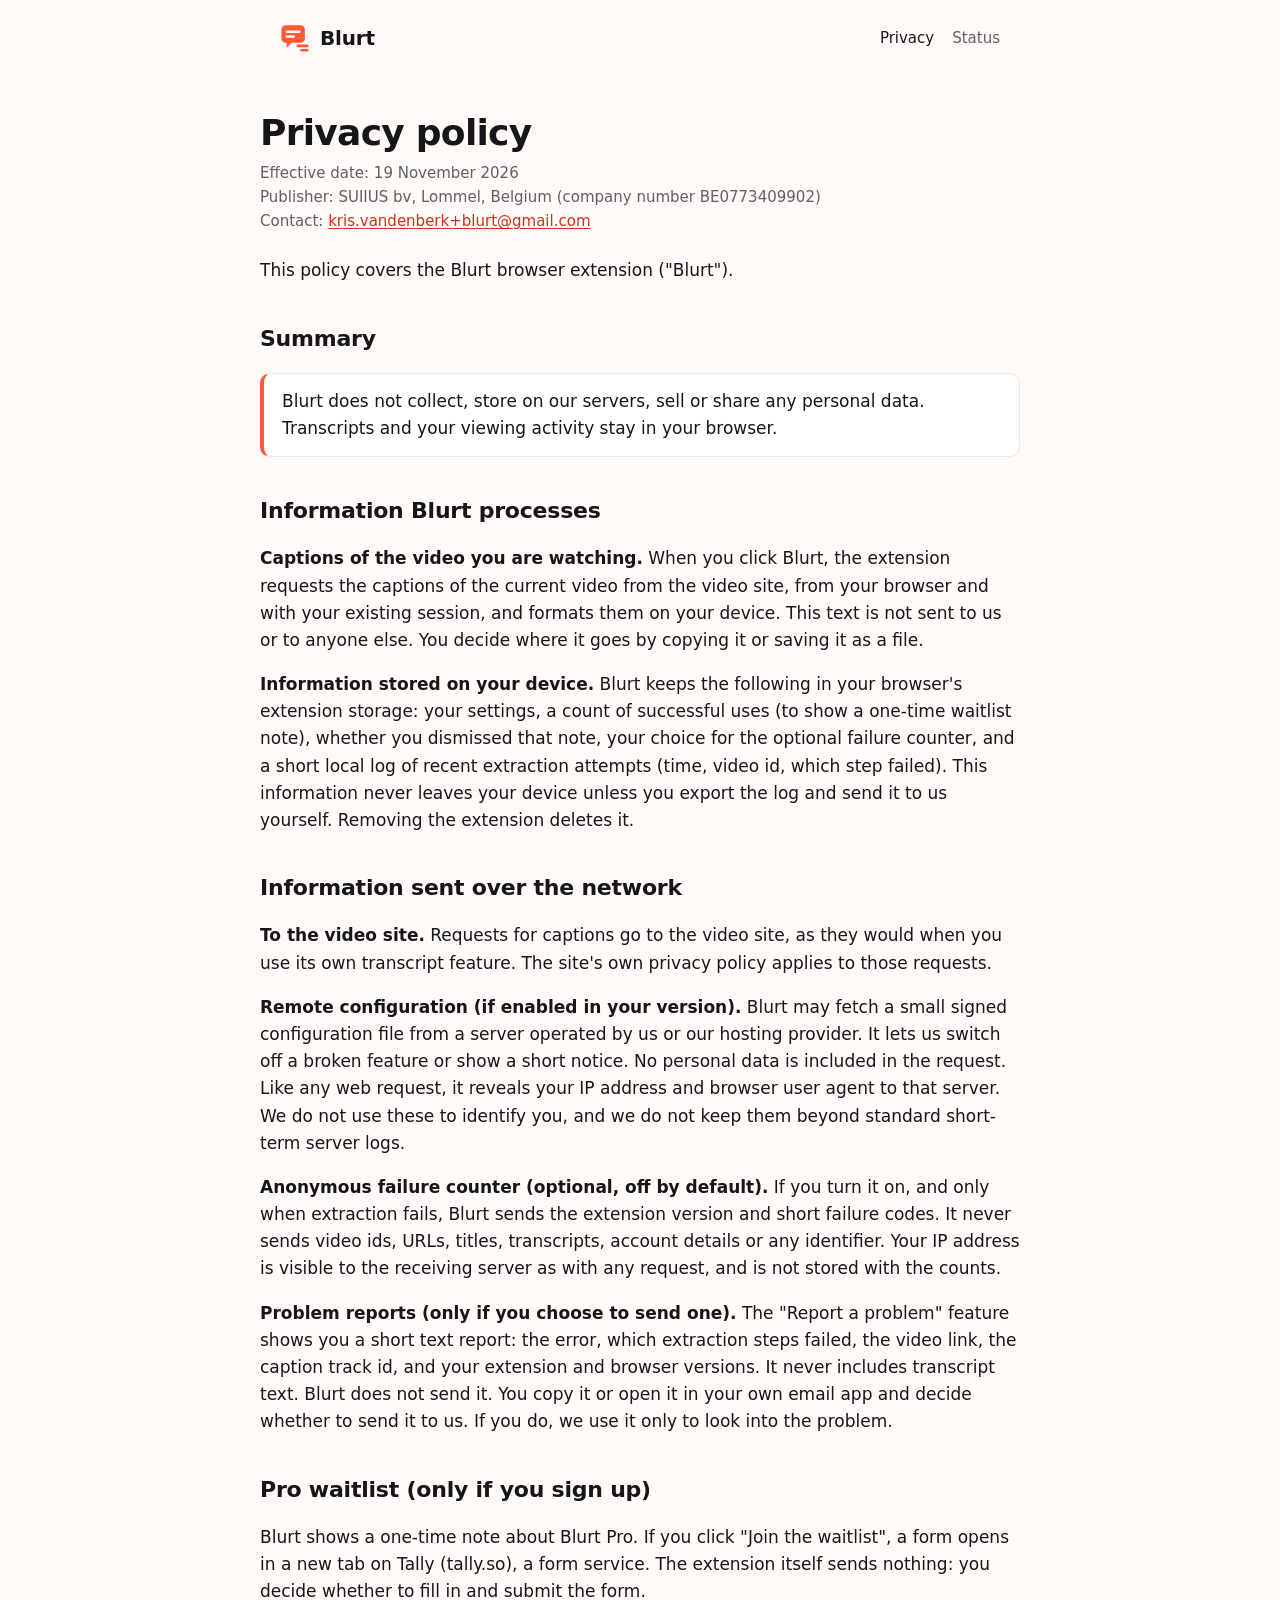
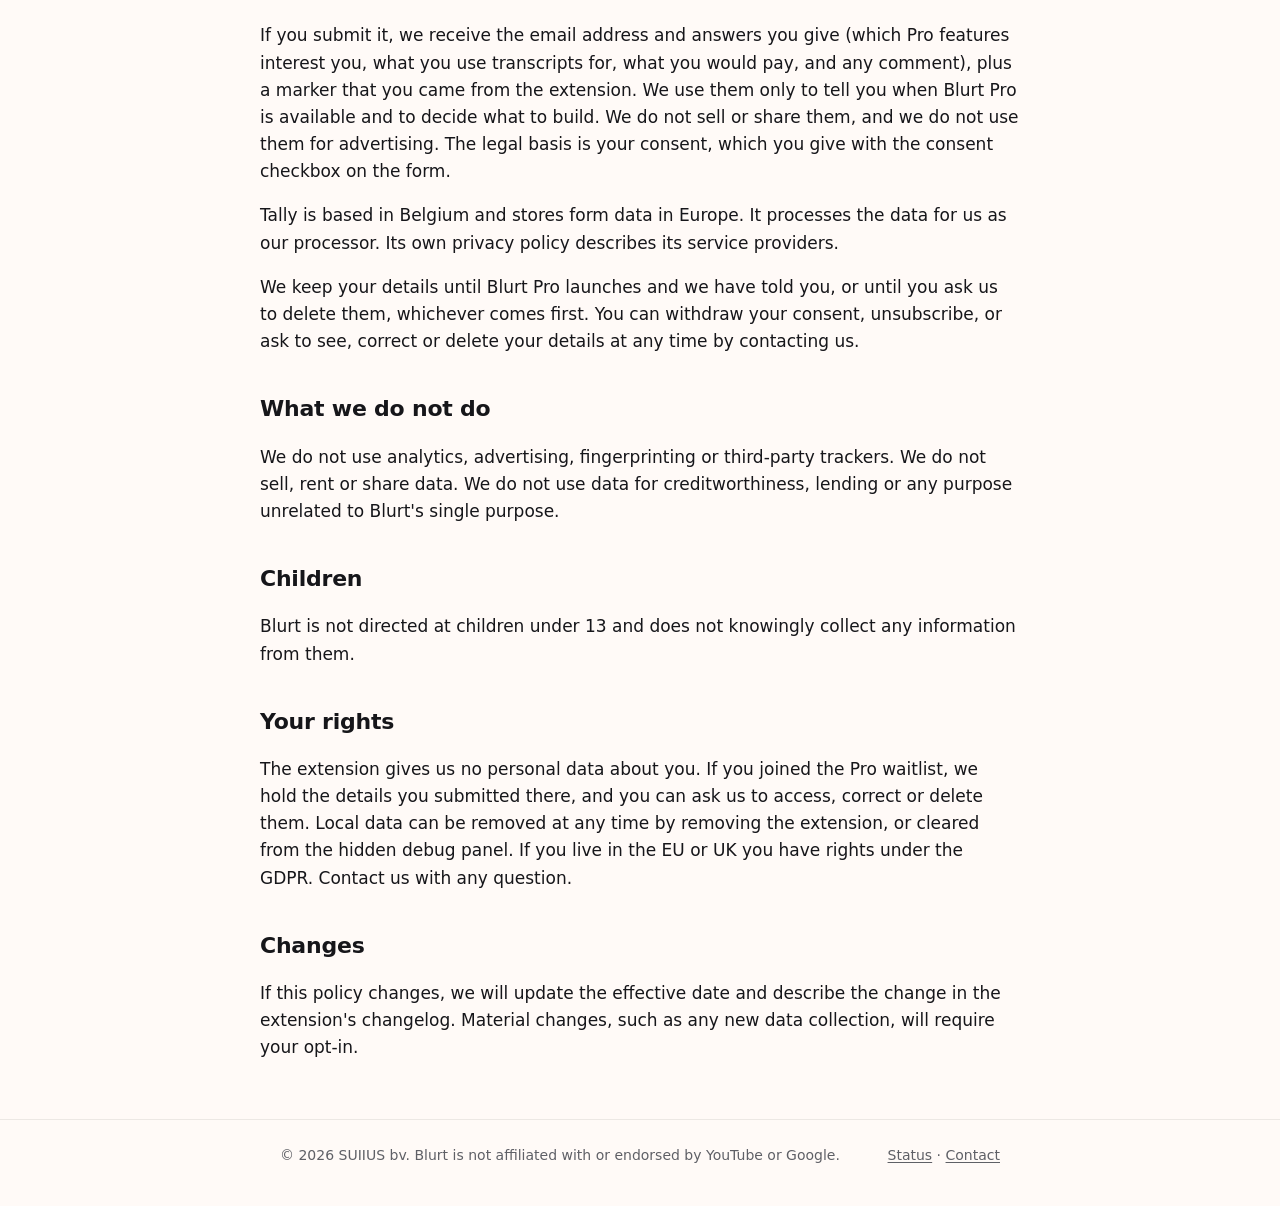
==== privacy/index.html @ e2a976f8 "Blurt site: product page, privacy policy, status page Co-Authored-By: Claude Opus 5.5 <noreply@anthr" ====
<!doctype html>
<html lang="en">
<head>
  <meta charset="utf-8">
  <meta name="viewport" content="width=device-width, initial-scale=1">
  <title>Blurt privacy policy</title>
  <meta name="description" content="What the Blurt browser extension does and does not do with your data.">
  <link rel="icon" href="../assets/favicon-32.png" type="image/png">
  <link rel="stylesheet" href="../assets/site.css">
</head>
<body>
  <header class="top">
    <div class="wrap">
      <a class="brand" href="../"><img src="../assets/icon.svg" alt="">Blurt</a>
      <nav class="links"><a href="./" aria-current="page">Privacy</a><a href="../status/">Status</a></nav>
    </div>
  </header>

  <main class="wrap doc">
    <h1>Privacy policy</h1>
    <p class="meta">Effective date: 19 November 2026<br>Publisher: SUIIUS bv, Lommel, Belgium (company number BE0773409902)<br>Contact: <a href="mailto:kris.vandenberk+blurt@gmail.com">kris.vandenberk+blurt@gmail.com</a></p>

    <p>This policy covers the Blurt browser extension ("Blurt").</p>

    <h2>Summary</h2>
    <p class="summary">Blurt does not collect, store on our servers, sell or share any personal data. Transcripts and your viewing activity stay in your browser.</p>

    <h2>Information Blurt processes</h2>
    <p><strong>Captions of the video you are watching.</strong> When you click Blurt, the extension requests the captions of the current video from the video site, from your browser and with your existing session, and formats them on your device. This text is not sent to us or to anyone else. You decide where it goes by copying it or saving it as a file.</p>
    <p><strong>Information stored on your device.</strong> Blurt keeps the following in your browser's extension storage: your settings, a count of successful uses (to show a one-time waitlist note), whether you dismissed that note, your choice for the optional failure counter, and a short local log of recent extraction attempts (time, video id, which step failed). This information never leaves your device unless you export the log and send it to us yourself. Removing the extension deletes it.</p>

    <h2>Information sent over the network</h2>
    <p><strong>To the video site.</strong> Requests for captions go to the video site, as they would when you use its own transcript feature. The site's own privacy policy applies to those requests.</p>
    <p><strong>Remote configuration (if enabled in your version).</strong> Blurt may fetch a small signed configuration file from a server operated by us or our hosting provider. It lets us switch off a broken feature or show a short notice. No personal data is included in the request. Like any web request, it reveals your IP address and browser user agent to that server. We do not use these to identify you, and we do not keep them beyond standard short-term server logs.</p>
    <p><strong>Anonymous failure counter (optional, off by default).</strong> If you turn it on, and only when extraction fails, Blurt sends the extension version and short failure codes. It never sends video ids, URLs, titles, transcripts, account details or any identifier. Your IP address is visible to the receiving server as with any request, and is not stored with the counts.</p>
    <p><strong>Problem reports (only if you choose to send one).</strong> The "Report a problem" feature shows you a short text report: the error, which extraction steps failed, the video link, the caption track id, and your extension and browser versions. It never includes transcript text. Blurt does not send it. You copy it or open it in your own email app and decide whether to send it to us. If you do, we use it only to look into the problem.</p>

    <h2>Pro waitlist (only if you sign up)</h2>
    <p>Blurt shows a one-time note about Blurt Pro. If you click "Join the waitlist", a form opens in a new tab on Tally (tally.so), a form service. The extension itself sends nothing: you decide whether to fill in and submit the form.</p>
    <p>If you submit it, we receive the email address and answers you give (which Pro features interest you, what you use transcripts for, what you would pay, and any comment), plus a marker that you came from the extension. We use them only to tell you when Blurt Pro is available and to decide what to build. We do not sell or share them, and we do not use them for advertising. The legal basis is your consent, which you give with the consent checkbox on the form.</p>
    <p>Tally is based in Belgium and stores form data in Europe. It processes the data for us as our processor. Its own privacy policy describes its service providers.</p>
    <p>We keep your details until Blurt Pro launches and we have told you, or until you ask us to delete them, whichever comes first. You can withdraw your consent, unsubscribe, or ask to see, correct or delete your details at any time by contacting us.</p>

    <h2>What we do not do</h2>
    <p>We do not use analytics, advertising, fingerprinting or third-party trackers. We do not sell, rent or share data. We do not use data for creditworthiness, lending or any purpose unrelated to Blurt's single purpose.</p>

    <h2>Children</h2>
    <p>Blurt is not directed at children under 13 and does not knowingly collect any information from them.</p>

    <h2>Your rights</h2>
    <p>The extension gives us no personal data about you. If you joined the Pro waitlist, we hold the details you submitted there, and you can ask us to access, correct or delete them. Local data can be removed at any time by removing the extension, or cleared from the hidden debug panel. If you live in the EU or UK you have rights under the GDPR. Contact us with any question.</p>

    <h2>Changes</h2>
    <p>If this policy changes, we will update the effective date and describe the change in the extension's changelog. Material changes, such as any new data collection, will require your opt-in.</p>
  </main>

  <footer class="bottom">
    <div class="wrap">
      <span>&copy; 2026 SUIIUS bv. Blurt is not affiliated with or endorsed by YouTube or Google.</span>
      <span><a href="../status/">Status</a> &middot; <a href="mailto:kris.vandenberk+blurt@gmail.com">Contact</a></span>
    </div>
  </footer>
</body>
</html>
---- assets/site.css ----
:root {
  --accent: #FF5A36;
  --accent-ink: #C7361A;
  --bg: #FFFAF7;
  --card: #ffffff;
  --fg: #16161a;
  --muted: #5f6066;
  --line: #ece8e4;
  --ok-bg: #e9f7ee;
  --ok-fg: #17633a;
  --warn-bg: #fff4e5;
  --warn-fg: #7a4100;
  --err-bg: #fdecea;
  --err-fg: #8a1c12;
  color-scheme: light dark;
}
@media (prefers-color-scheme: dark) {
  :root {
    --accent-ink: #FF8A6E;
    --bg: #121216;
    --card: #1b1b20;
    --fg: #f1f1f3;
    --muted: #a4a5ab;
    --line: #2e2e35;
    --ok-bg: #13301f;
    --ok-fg: #9fe0b8;
    --warn-bg: #3a2a10;
    --warn-fg: #ffd59a;
    --err-bg: #3d1a17;
    --err-fg: #ffb4aa;
  }
}
* { box-sizing: border-box; }
html { -webkit-text-size-adjust: 100%; }
body {
  margin: 0;
  background: var(--bg);
  color: var(--fg);
  font: 17px/1.6 -apple-system, BlinkMacSystemFont, "Segoe UI", Roboto, system-ui, sans-serif;
  -webkit-font-smoothing: antialiased;
}
a { color: var(--accent-ink); text-underline-offset: 2px; }
.wrap { max-width: 760px; margin: 0 auto; padding: 0 20px; }
header.top { padding: 22px 0; }
header.top .wrap { display: flex; align-items: center; justify-content: space-between; gap: 16px; }
.brand { display: inline-flex; align-items: center; gap: 10px; font-weight: 800; font-size: 20px; color: var(--fg); text-decoration: none; letter-spacing: -.01em; }
.brand img { width: 30px; height: 30px; }
nav.links { display: flex; gap: 18px; font-size: 15px; }
nav.links a { color: var(--muted); text-decoration: none; }
nav.links a:hover, nav.links a[aria-current="page"] { color: var(--fg); }

.hero { padding: 48px 0 24px; }
.hero h1 { font-size: clamp(38px, 7vw, 58px); line-height: 1.04; letter-spacing: -.025em; margin: 0 0 18px; }
.hero p.lead { font-size: 20px; color: var(--muted); margin: 0 0 26px; max-width: 34em; }
.pill { display: inline-flex; align-items: center; gap: 8px; padding: 10px 18px; border-radius: 999px; background: var(--accent); color: #fff; font-weight: 700; text-decoration: none; }
.pill.soft { background: transparent; color: var(--muted); border: 1px solid var(--line); font-weight: 600; }
.shot { display: block; width: 100%; height: auto; border-radius: 14px; border: 1px solid var(--line); margin: 32px 0; }

.features { display: grid; grid-template-columns: repeat(auto-fit, minmax(220px, 1fr)); gap: 14px; margin: 8px 0 40px; padding: 0; list-style: none; }
.features li { background: var(--card); border: 1px solid var(--line); border-radius: 12px; padding: 16px 18px; }
.features strong { display: block; margin-bottom: 4px; }
.features span { color: var(--muted); font-size: 15px; }

main.doc { padding: 24px 0 40px; }
main.doc h1 { font-size: 36px; line-height: 1.15; letter-spacing: -.02em; margin: 12px 0 8px; }
main.doc h2 { font-size: 22px; margin: 36px 0 8px; letter-spacing: -.01em; }
main.doc .meta { color: var(--muted); font-size: 15px; margin: 0 0 24px; }
main.doc .summary { background: var(--card); border: 1px solid var(--line); border-left: 4px solid var(--accent); border-radius: 10px; padding: 14px 18px; }

.status { display: flex; align-items: center; gap: 14px; border-radius: 12px; padding: 18px 20px; font-size: 19px; font-weight: 700; margin: 20px 0 6px; }
.status::before { content: ""; width: 14px; height: 14px; border-radius: 50%; background: currentColor; flex: none; }
.status.ok { background: var(--ok-bg); color: var(--ok-fg); }
.status.degraded { background: var(--warn-bg); color: var(--warn-fg); }
.status.down { background: var(--err-bg); color: var(--err-fg); }
.status small { display: block; font-weight: 400; font-size: 15px; }
ol.steps li { margin-bottom: 6px; }

footer.bottom { border-top: 1px solid var(--line); padding: 24px 0 40px; color: var(--muted); font-size: 14px; }
footer.bottom .wrap { display: flex; flex-wrap: wrap; justify-content: space-between; gap: 10px 24px; }
footer.bottom a { color: var(--muted); }
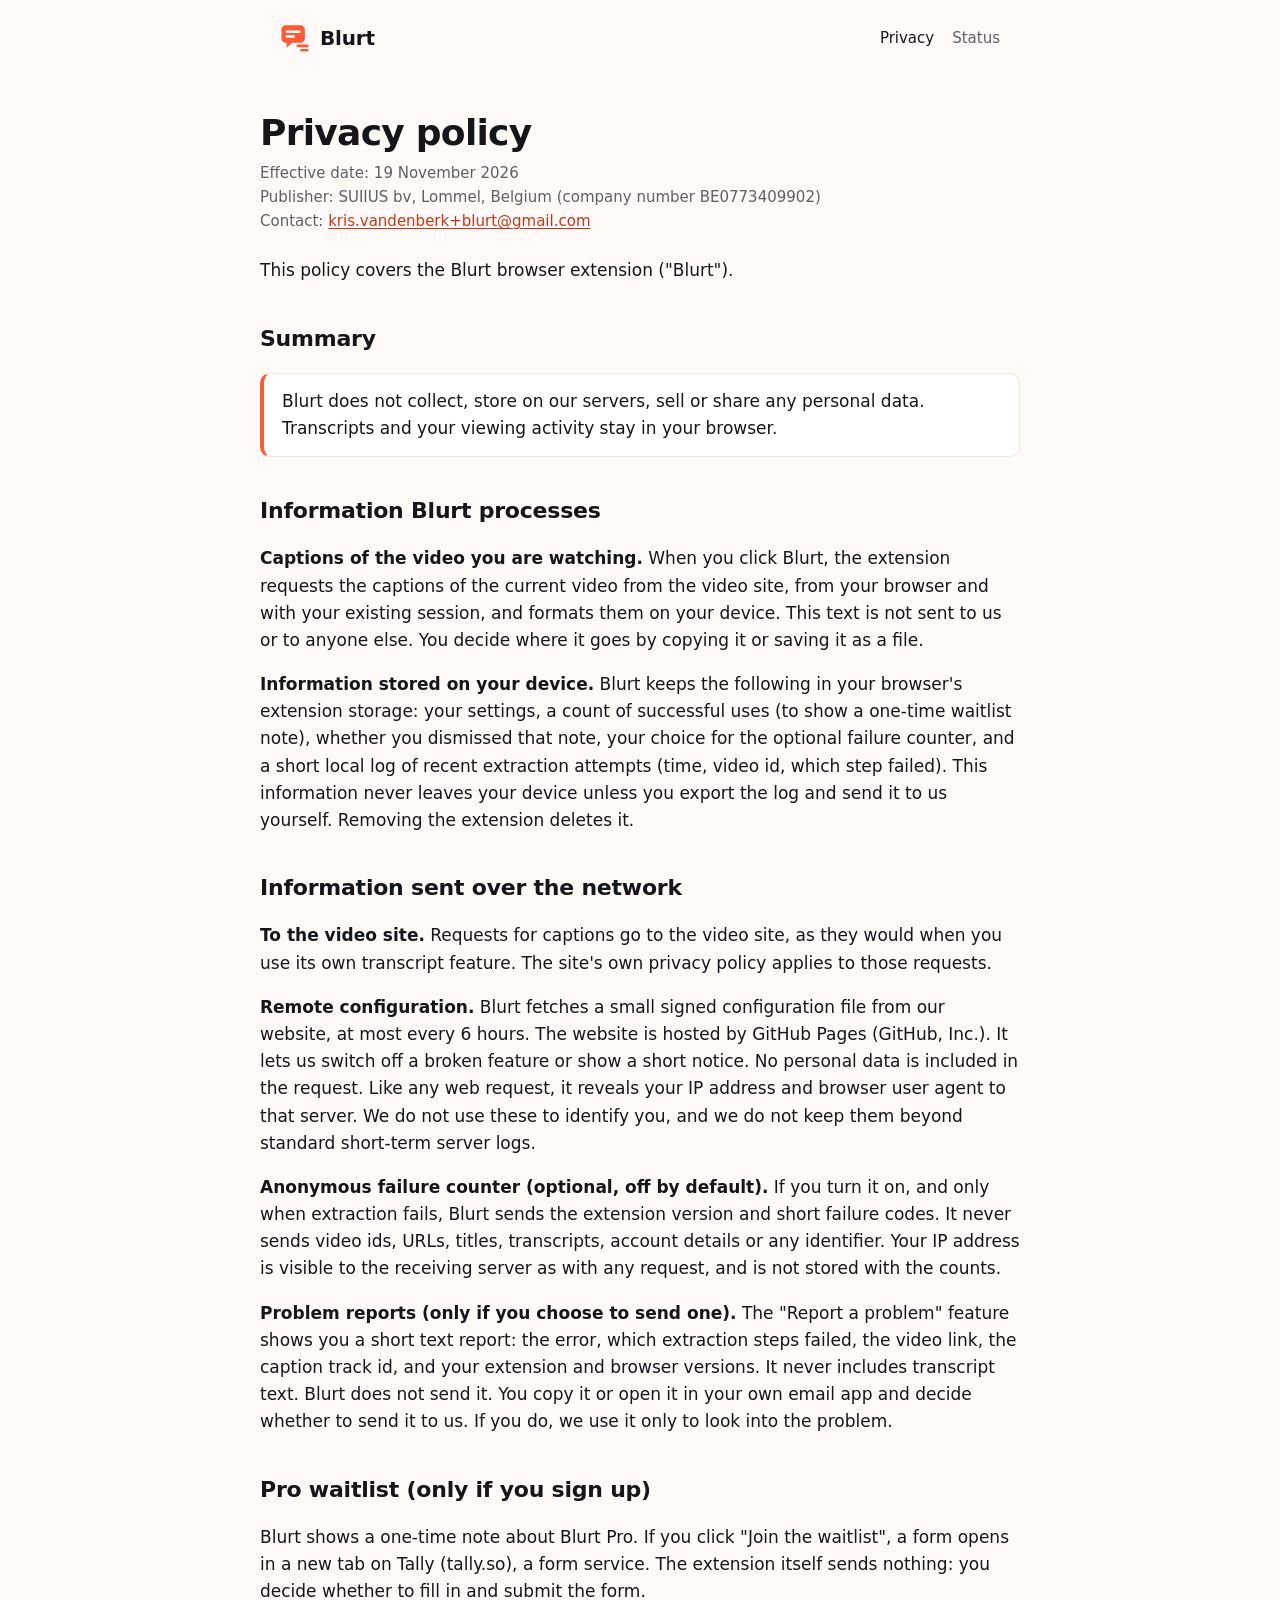
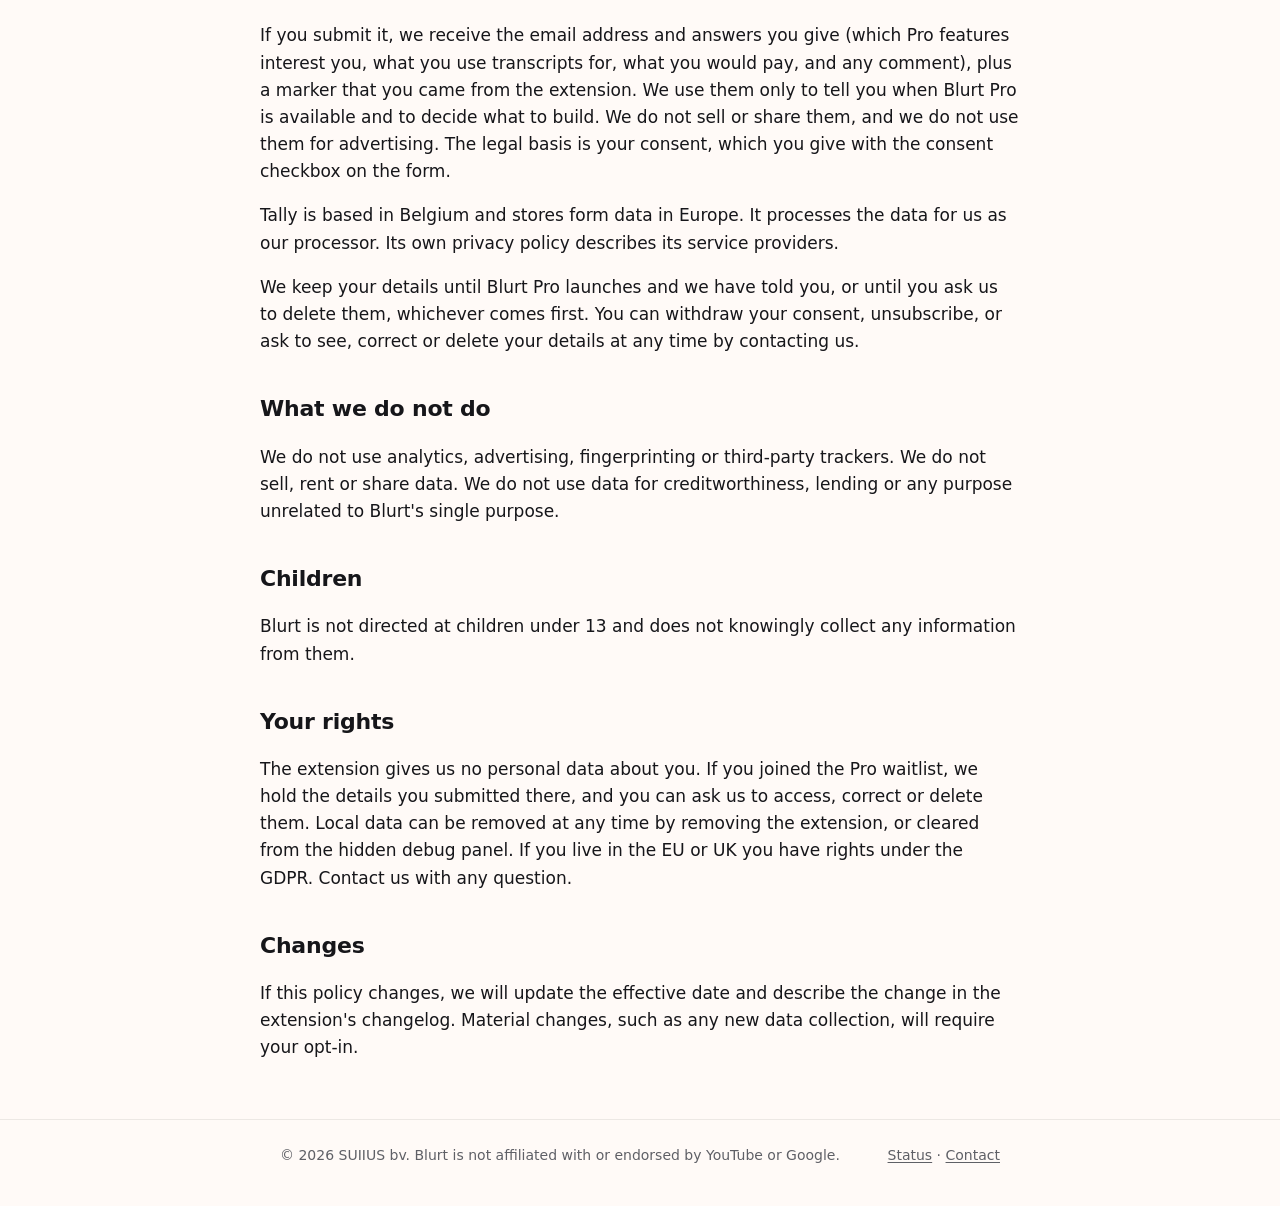
==== commit ebb76dd4: "Privacy: name the remote config host (for Blurt 0.1.1) Co-Authored-By: Claude Opus 5.5 <noreply@anth" ====
--- a/privacy/index.html
+++ b/privacy/index.html
@@ -31,7 +31,7 @@
 
     <h2>Information sent over the network</h2>
     <p><strong>To the video site.</strong> Requests for captions go to the video site, as they would when you use its own transcript feature. The site's own privacy policy applies to those requests.</p>
-    <p><strong>Remote configuration (if enabled in your version).</strong> Blurt may fetch a small signed configuration file from a server operated by us or our hosting provider. It lets us switch off a broken feature or show a short notice. No personal data is included in the request. Like any web request, it reveals your IP address and browser user agent to that server. We do not use these to identify you, and we do not keep them beyond standard short-term server logs.</p>
+    <p><strong>Remote configuration.</strong> Blurt fetches a small signed configuration file from our website, at most every 6 hours. The website is hosted by GitHub Pages (GitHub, Inc.). It lets us switch off a broken feature or show a short notice. No personal data is included in the request. Like any web request, it reveals your IP address and browser user agent to that server. We do not use these to identify you, and we do not keep them beyond standard short-term server logs.</p>
     <p><strong>Anonymous failure counter (optional, off by default).</strong> If you turn it on, and only when extraction fails, Blurt sends the extension version and short failure codes. It never sends video ids, URLs, titles, transcripts, account details or any identifier. Your IP address is visible to the receiving server as with any request, and is not stored with the counts.</p>
     <p><strong>Problem reports (only if you choose to send one).</strong> The "Report a problem" feature shows you a short text report: the error, which extraction steps failed, the video link, the caption track id, and your extension and browser versions. It never includes transcript text. Blurt does not send it. You copy it or open it in your own email app and decide whether to send it to us. If you do, we use it only to look into the problem.</p>
 
